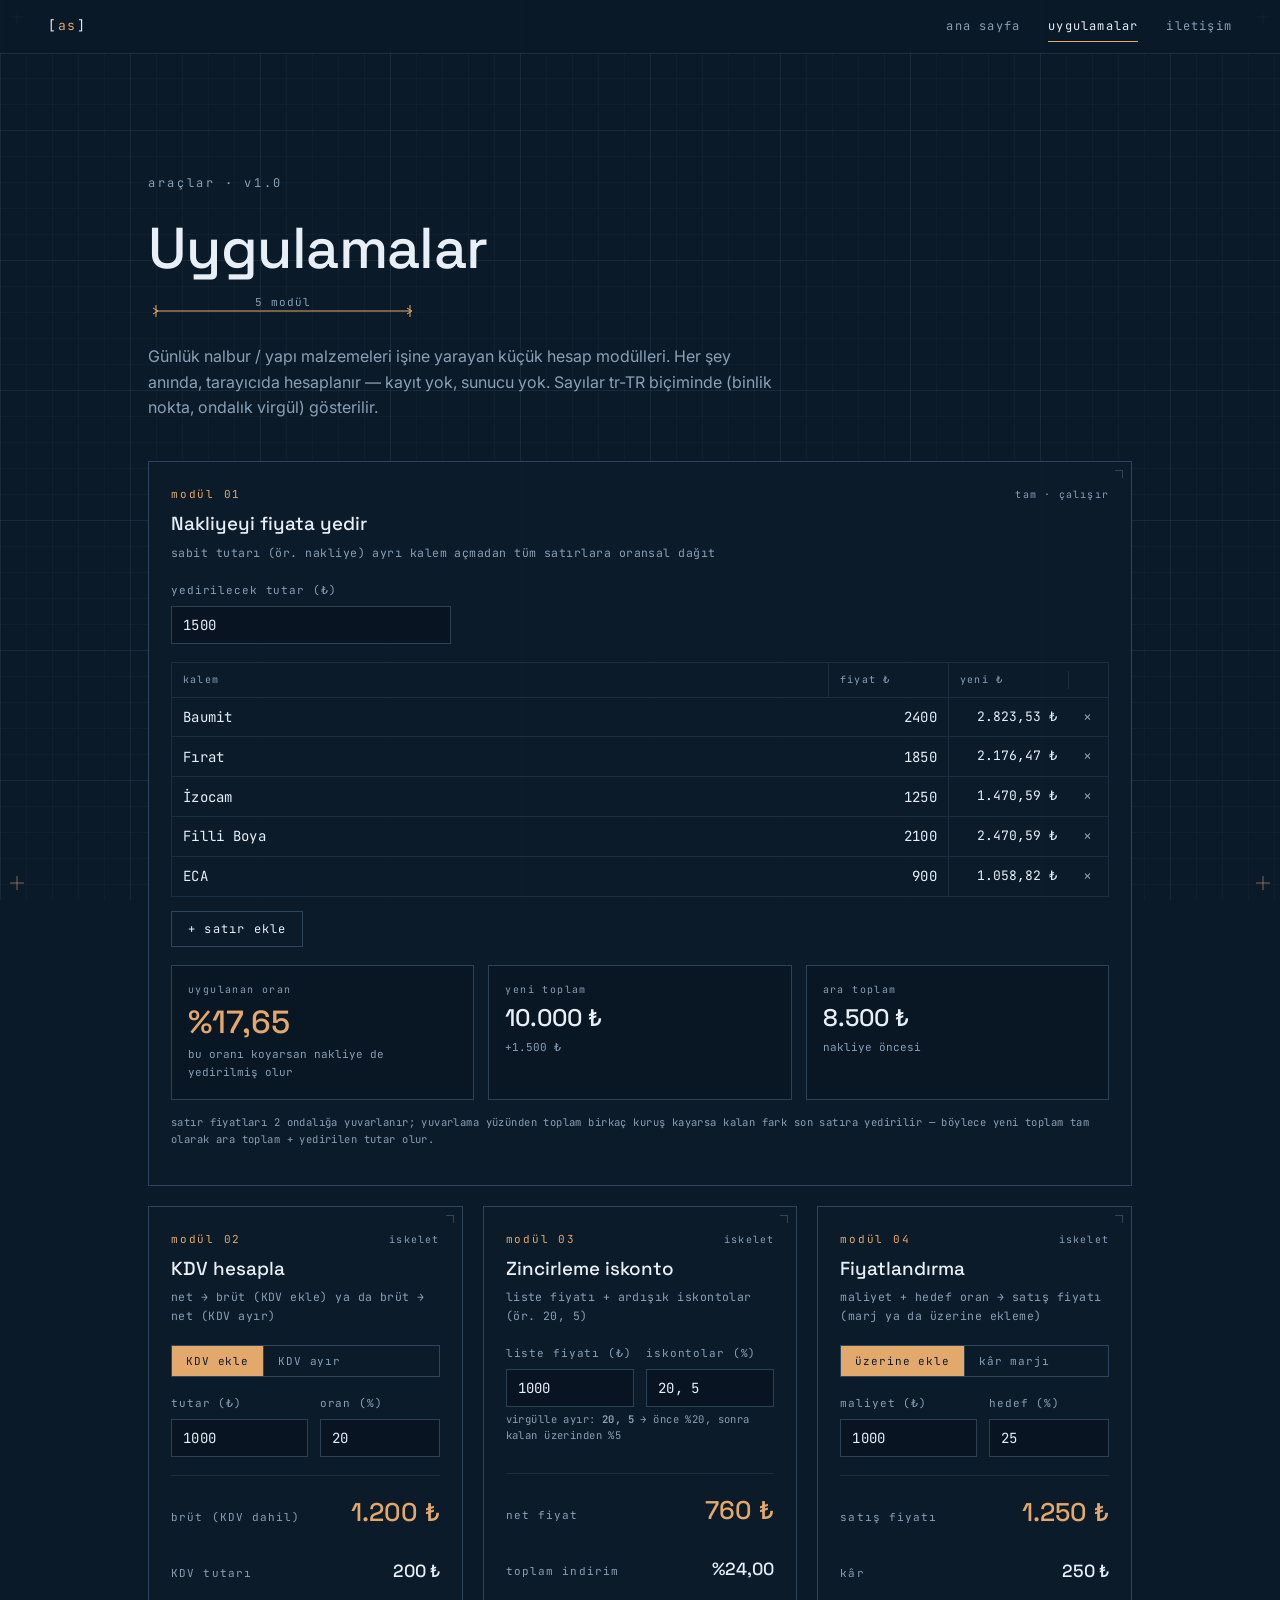
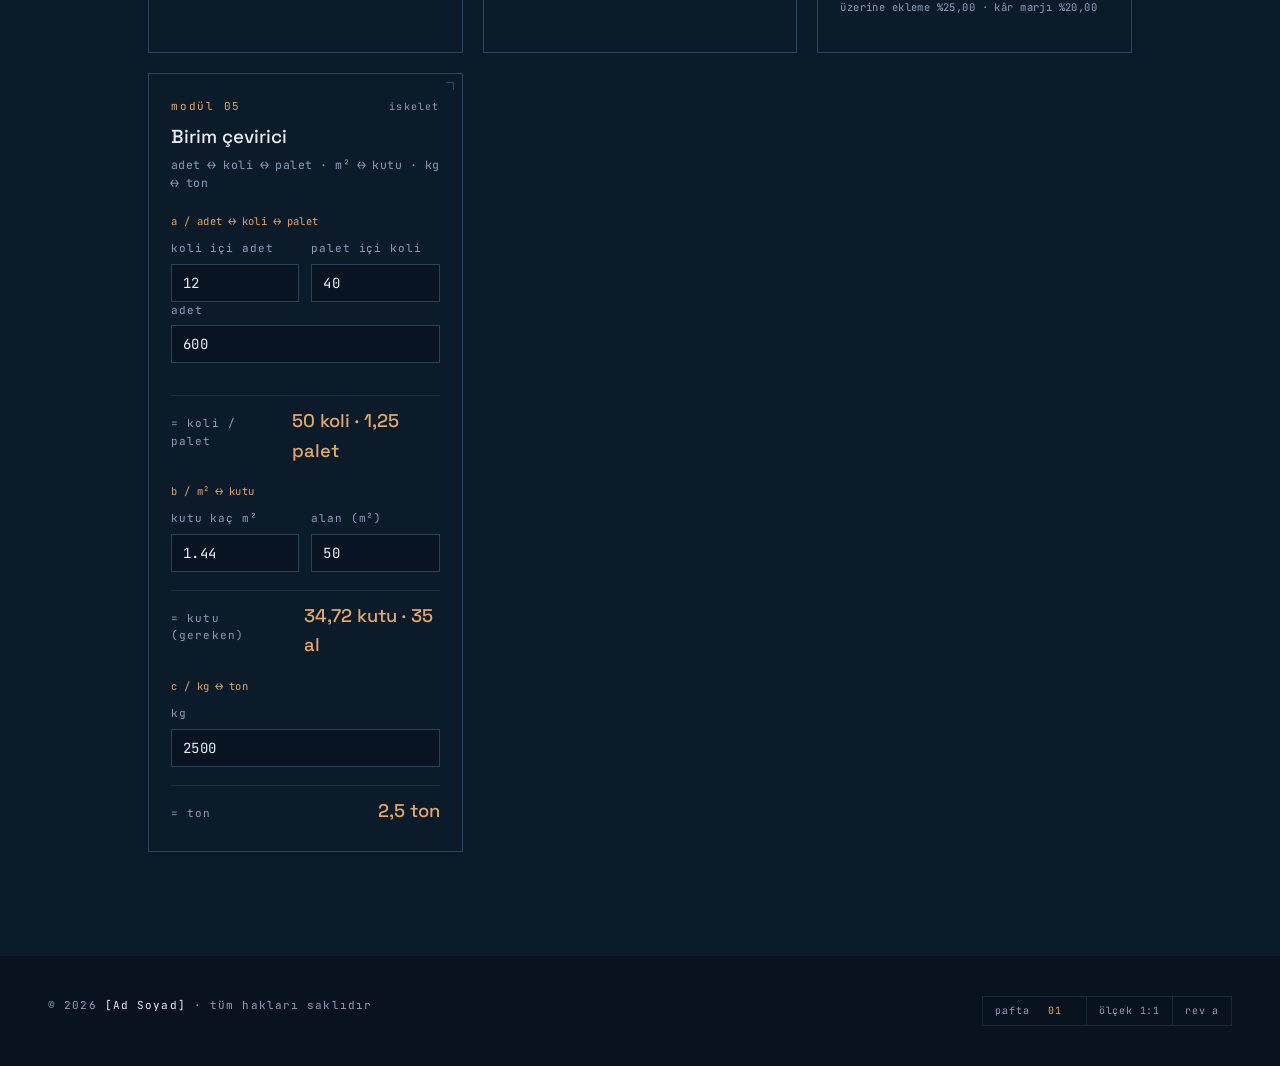
==== uygulamalar.html @ f2f5bc94 "ilk sürüm: blueprint kişisel site + uygulamalar - index.html: hero, hakkımda, ne yapıyorum, iletişim" ====
<!DOCTYPE html>
<html lang="tr">
<head>
  <meta charset="UTF-8">
  <meta name="viewport" content="width=device-width, initial-scale=1">
  <!-- ↓↓↓ DEĞİŞTİR: başlık & açıklama ↓↓↓ -->
  <title>Uygulamalar — [Ad Soyad]</title>
  <meta name="description" content="Nalbur / yapı malzemeleri işine yönelik pratik hesap araçları.">
  <!-- ↑↑↑ DEĞİŞTİR ↑↑↑ -->
  <meta name="color-scheme" content="dark">
  <meta name="theme-color" content="#0b1a28">

  <link rel="icon" href="assets/favicon.svg" type="image/svg+xml">

  <link rel="preconnect" href="https://fonts.googleapis.com">
  <link rel="preconnect" href="https://fonts.gstatic.com" crossorigin>
  <link href="https://fonts.googleapis.com/css2?family=Inter:wght@400;500&family=JetBrains+Mono:wght@400&family=Space+Grotesk:wght@500&display=swap" rel="stylesheet">

  <link rel="stylesheet" href="css/styles.css">
</head>
<body>

  <!-- ===== ızgara zemin (sabit) ===== -->
  <svg class="grid" aria-hidden="true" width="100%" height="100%">
    <defs>
      <pattern id="g" width="26" height="26" patternUnits="userSpaceOnUse">
        <path d="M26 0H0V26" fill="none" stroke="rgba(128,168,206,.15)" stroke-width=".5"/>
      </pattern>
      <pattern id="G" width="130" height="130" patternUnits="userSpaceOnUse">
        <path d="M130 0H0V130" fill="none" stroke="rgba(128,168,206,.30)" stroke-width=".5"/>
      </pattern>
    </defs>
    <rect width="100%" height="100%" fill="url(#g)"/>
    <rect width="100%" height="100%" fill="url(#G)"/>
  </svg>

  <!-- ===== köşe baskı işaretleri ===== -->
  <svg class="crop tl" aria-hidden="true" width="14" height="14"><path d="M7 0V14M0 7H14" stroke="#e3a86c" stroke-width=".8" opacity=".7"/></svg>
  <svg class="crop tr" aria-hidden="true" width="14" height="14"><path d="M7 0V14M0 7H14" stroke="#e3a86c" stroke-width=".8" opacity=".7"/></svg>
  <svg class="crop bl" aria-hidden="true" width="14" height="14"><path d="M7 0V14M0 7H14" stroke="#e3a86c" stroke-width=".8" opacity=".7"/></svg>
  <svg class="crop br" aria-hidden="true" width="14" height="14"><path d="M7 0V14M0 7H14" stroke="#e3a86c" stroke-width=".8" opacity=".7"/></svg>

  <!-- ===== CAD artı imleç (aksesuar) ===== -->
  <div class="crosshair" aria-hidden="true">
    <span class="h"></span><span class="v"></span><span class="coord">x 0 · y 0</span>
  </div>

  <!-- ===== header (index ile aynı) ===== -->
  <header class="site-head">
    <a class="brand" href="index.html" aria-label="ana sayfa">[<span class="b">as</span>]</a>
    <nav class="site-nav" aria-label="ana menü">
      <a href="index.html">ana sayfa</a>
      <a href="uygulamalar.html" aria-current="page">uygulamalar</a>
      <a href="index.html#iletisim">iletişim</a>
    </nav>
  </header>

  <main class="content">
    <div class="wrap">

      <!-- ===== başlık + açıklama ===== -->
      <section class="section" style="border-top:0;padding-top:clamp(72px,12vw,120px)" aria-labelledby="lbl-uyg">
        <p class="kicker reveal d1">araçlar · v1.0</p>
        <h1 class="name reveal d2" id="lbl-uyg" style="font-size:clamp(2.2rem,7vw,3.6rem)">Uygulamalar</h1>
        <svg class="dim" width="270" height="26" viewBox="0 0 270 26" aria-hidden="true">
          <defs><marker id="ar" markerWidth="9" markerHeight="9" refX="4.5" refY="4.5" orient="auto">
            <path d="M1.5 1.5L6.5 4.5L1.5 7.5" fill="none" stroke="#e3a86c" stroke-width="1"/></marker></defs>
          <line class="draw d3" x1="8" y1="15" x2="262" y2="15" stroke="#e3a86c" stroke-width="1"
                marker-start="url(#ar)" marker-end="url(#ar)" pathLength="1"/>
          <line x1="8" y1="9" x2="8" y2="21" stroke="#e3a86c" stroke-width="1"/>
          <line x1="262" y1="9" x2="262" y2="21" stroke="#e3a86c" stroke-width="1"/>
          <text x="135" y="10" text-anchor="middle"
                style="fill:#8aa0b7;font-family:var(--mono);font-size:11px;letter-spacing:.1em">5 modül</text>
        </svg>
        <p class="intro reveal d4">Günlük nalbur / yapı malzemeleri işine yarayan küçük hesap modülleri.
           Her şey anında, tarayıcıda hesaplanır — kayıt yok, sunucu yok. Sayılar tr-TR biçiminde
           (binlik nokta, ondalık virgül) gösterilir.</p>

        <!-- ===== modüller ===== -->
        <div class="modules">

          <!-- ===================== MODÜL 01 — TAM ===================== -->
          <article class="module module--wide" id="mod01">
            <div class="module__head">
              <span class="module__no">modül 01</span>
              <span class="module__tag">tam · çalışır</span>
            </div>
            <h2>Nakliyeyi fiyata yedir</h2>
            <p class="module__desc">sabit tutarı (ör. nakliye) ayrı kalem açmadan tüm satırlara oransal dağıt</p>

            <div class="row" style="max-width:280px;margin-bottom:18px">
              <div class="field" style="flex:1">
                <label for="extra">yedirilecek tutar (₺)</label>
                <input type="number" id="extra" value="1500" min="0" step="0.01" inputmode="decimal">
              </div>
            </div>

            <div class="lines" id="lineList" role="table" aria-label="kalem listesi">
              <div class="lines__head" role="row">
                <span role="columnheader">kalem</span>
                <span role="columnheader">fiyat ₺</span>
                <span role="columnheader">yeni ₺</span>
                <span role="columnheader" aria-label="sil"></span>
              </div>
              <!-- satırlar js/tools.js tarafından eklenir -->
            </div>

            <div class="tools-actions">
              <button class="btn" id="addLine" type="button">+ satır ekle</button>
            </div>

            <div class="metrics">
              <div class="metric metric--cop">
                <span class="k">uygulanan oran</span>
                <span class="v" id="rate">—</span>
                <span class="sub">bu oranı koyarsan nakliye de yedirilmiş olur</span>
              </div>
              <div class="metric">
                <span class="k">yeni toplam</span>
                <span class="v" id="total">—</span>
                <span class="sub" id="delta">—</span>
              </div>
              <div class="metric">
                <span class="k">ara toplam</span>
                <span class="v" id="subtotal">—</span>
                <span class="sub">nakliye öncesi</span>
              </div>
            </div>

            <p class="note">satır fiyatları 2 ondalığa yuvarlanır; yuvarlama yüzünden toplam birkaç kuruş
               kayarsa kalan fark son satıra yedirilir — böylece yeni toplam tam olarak ara toplam + yedirilen tutar olur.</p>
          </article>

          <!-- ===================== MODÜL 02 — KDV ===================== -->
          <article class="module" id="mod02">
            <div class="module__head">
              <span class="module__no">modül 02</span>
              <span class="module__tag">iskelet</span>
            </div>
            <h3>KDV hesapla</h3>
            <p class="module__desc">net → brüt (KDV ekle) ya da brüt → net (KDV ayır)</p>

            <div class="seg" role="group" aria-label="kdv modu">
              <button type="button" data-kdv="ekle" aria-pressed="true">KDV ekle</button>
              <button type="button" data-kdv="ayir" aria-pressed="false">KDV ayır</button>
            </div>
            <div class="row">
              <div class="field"><label for="kdvTutar">tutar (₺)</label>
                <input type="number" id="kdvTutar" value="1000" min="0" step="0.01" inputmode="decimal"></div>
              <div class="field" style="max-width:110px"><label for="kdvOran">oran (%)</label>
                <input type="number" id="kdvOran" value="20" min="0" step="0.1" inputmode="decimal"></div>
            </div>
            <div class="result"><span class="k" id="kdvSonucLabel">brüt (KDV dahil)</span><span class="v" id="kdvSonuc">—</span></div>
            <div class="result" style="border-top:0;padding-top:6px"><span class="k">KDV tutarı</span><span class="v" style="font-size:1.1rem;color:var(--ink)" id="kdvVergi">—</span></div>
          </article>

          <!-- ===================== MODÜL 03 — İSKONTO ===================== -->
          <article class="module" id="mod03">
            <div class="module__head">
              <span class="module__no">modül 03</span>
              <span class="module__tag">iskelet</span>
            </div>
            <h3>Zincirleme iskonto</h3>
            <p class="module__desc">liste fiyatı + ardışık iskontolar (ör. 20, 5)</p>

            <div class="row">
              <div class="field"><label for="iskListe">liste fiyatı (₺)</label>
                <input type="number" id="iskListe" value="1000" min="0" step="0.01" inputmode="decimal"></div>
              <div class="field"><label for="iskler">iskontolar (%)</label>
                <input type="text" id="iskler" value="20, 5" inputmode="decimal" aria-describedby="iskHint"></div>
            </div>
            <p class="note" id="iskHint" style="margin-top:4px">virgülle ayır: <b>20, 5</b> → önce %20, sonra kalan üzerinden %5</p>
            <div class="result"><span class="k">net fiyat</span><span class="v" id="iskNet">—</span></div>
            <div class="result" style="border-top:0;padding-top:6px"><span class="k">toplam indirim</span><span class="v" style="font-size:1.1rem;color:var(--ink)" id="iskOran">—</span></div>
          </article>

          <!-- ===================== MODÜL 04 — KÂR MARJI ===================== -->
          <article class="module" id="mod04">
            <div class="module__head">
              <span class="module__no">modül 04</span>
              <span class="module__tag">iskelet</span>
            </div>
            <h3>Fiyatlandırma</h3>
            <p class="module__desc">maliyet + hedef oran → satış fiyatı (marj ya da üzerine ekleme)</p>

            <div class="seg" role="group" aria-label="fiyatlandırma modu">
              <button type="button" data-mar="markup" aria-pressed="true">üzerine ekle</button>
              <button type="button" data-mar="margin" aria-pressed="false">kâr marjı</button>
            </div>
            <div class="row">
              <div class="field"><label for="marMaliyet">maliyet (₺)</label>
                <input type="number" id="marMaliyet" value="1000" min="0" step="0.01" inputmode="decimal"></div>
              <div class="field" style="max-width:110px"><label for="marOran">hedef (%)</label>
                <input type="number" id="marOran" value="25" min="0" step="0.1" inputmode="decimal"></div>
            </div>
            <div class="result"><span class="k">satış fiyatı</span><span class="v" id="marFiyat">—</span></div>
            <div class="result" style="border-top:0;padding-top:6px"><span class="k">kâr</span><span class="v" style="font-size:1.1rem;color:var(--ink)" id="marKar">—</span></div>
            <p class="note" id="marNot">—</p>
          </article>

          <!-- ===================== MODÜL 05 — BİRİM ÇEVİRİCİ ===================== -->
          <article class="module" id="mod05">
            <div class="module__head">
              <span class="module__no">modül 05</span>
              <span class="module__tag">iskelet</span>
            </div>
            <h3>Birim çevirici</h3>
            <p class="module__desc">adet ↔ koli ↔ palet · m² ↔ kutu · kg ↔ ton</p>

            <!-- A: adet/koli/palet -->
            <p class="note" style="color:var(--cop-2);margin-top:0">a / adet ↔ koli ↔ palet</p>
            <div class="row">
              <div class="field"><label for="cvKoliAdet">koli içi adet</label>
                <input type="number" id="cvKoliAdet" value="12" min="1" step="1" inputmode="numeric"></div>
              <div class="field"><label for="cvPaletKoli">palet içi koli</label>
                <input type="number" id="cvPaletKoli" value="40" min="1" step="1" inputmode="numeric"></div>
            </div>
            <div class="field"><label for="cvAdet">adet</label>
              <input type="number" id="cvAdet" value="600" min="0" step="1" inputmode="numeric"></div>
            <div class="result" style="padding-top:10px"><span class="k">= koli / palet</span><span class="v" style="font-size:1.15rem" id="cvKoli">—</span></div>

            <!-- B: m²/kutu -->
            <p class="note" style="color:var(--cop-2);margin-top:18px">b / m² ↔ kutu</p>
            <div class="row">
              <div class="field"><label for="cvKutuM2">kutu kaç m²</label>
                <input type="number" id="cvKutuM2" value="1.44" min="0.0001" step="0.01" inputmode="decimal"></div>
              <div class="field"><label for="cvAlan">alan (m²)</label>
                <input type="number" id="cvAlan" value="50" min="0" step="0.01" inputmode="decimal"></div>
            </div>
            <div class="result" style="padding-top:10px"><span class="k">= kutu (gereken)</span><span class="v" style="font-size:1.15rem" id="cvKutu">—</span></div>

            <!-- C: kg/ton -->
            <p class="note" style="color:var(--cop-2);margin-top:18px">c / kg ↔ ton</p>
            <div class="row">
              <div class="field"><label for="cvKg">kg</label>
                <input type="number" id="cvKg" value="2500" min="0" step="0.01" inputmode="decimal"></div>
            </div>
            <div class="result" style="padding-top:10px"><span class="k">= ton</span><span class="v" style="font-size:1.15rem" id="cvTon">—</span></div>
          </article>

        </div>
      </section>

    </div>
  </main>

  <!-- ===== footer (index ile aynı) ===== -->
  <footer class="site-foot">
    <p class="copy">© 2026 <span class="b">[Ad Soyad]</span> · tüm hakları saklıdır</p>
    <div class="foot-pafta" aria-hidden="true">
      <span>pafta <span class="cop">01</span></span><span>ölçek 1:1</span><span>rev a</span>
    </div>
  </footer>

  <script src="js/main.js"></script>
  <script src="js/tools.js"></script>
</body>
</html>
---- css/styles.css ----
/* =====================================================================
   selam — blueprint kişisel site
   tek koyu tema · saf css · framework yok
   tasarım dili: teknik çizim / pafta (ızgara, antet, ölçü, baskı işareti)
   ===================================================================== */

:root{
  --bg:#0b1a28;            /* ana zemin, koyu lacivert */
  --bg-strip:#08131f;      /* footer / marka şeridi zemini */
  --panel:rgba(12,28,42,.92); /* kart/panel zemini */
  --line:rgba(128,168,206,.15);   /* ince ızgara çizgisi */
  --line-2:rgba(128,168,206,.30); /* kalın ızgara / kenarlık */
  --ink:#e8eff7;           /* ana metin */
  --mut:#8aa0b7;           /* soluk metin / etiketler */
  --cop:#cf8b4f;           /* bakır (koyu) */
  --cop-2:#e3a86c;         /* bakır (açık) — vurgu rengi */
  --sans:"Inter",system-ui,-apple-system,sans-serif;
  --display:"Space Grotesk",var(--sans);
  --mono:"JetBrains Mono",ui-monospace,monospace;
  --wrap:1080px;
  --pad:clamp(20px,5vw,48px);
}

/* ---------- temel ---------- */
*,*::before,*::after{box-sizing:border-box}
html{scroll-behavior:smooth}
body{
  margin:0;
  background:var(--bg);
  color:var(--ink);
  font-family:var(--sans);
  font-weight:400;
  line-height:1.6;
  font-size:16px;
  -webkit-font-smoothing:antialiased;
  text-rendering:optimizeLegibility;
  overflow-x:hidden;
}
a{color:inherit;text-decoration:none}
img,svg{display:block;max-width:100%}
::selection{background:rgba(207,139,79,.30);color:var(--ink)}

/* görme engelli kullanıcılar için, ekranda görünmeyen başlık */
.sr-only{
  position:absolute;width:1px;height:1px;padding:0;margin:-1px;
  overflow:hidden;clip:rect(0,0,0,0);white-space:nowrap;border:0;
}

/* klavye odak halkası — bakır, net */
:focus-visible{outline:2px solid var(--cop-2);outline-offset:3px;border-radius:2px}

/* ---------- ızgara zemin (sabit) ---------- */
.grid{
  position:fixed;inset:0;z-index:0;pointer-events:none;
  opacity:0;animation:fade .9s ease .1s forwards;
}
.content{position:relative;z-index:1}
@keyframes fade{to{opacity:1}}

.wrap{max-width:var(--wrap);margin:0 auto;padding:0 var(--pad)}

/* ---------- köşe baskı işaretleri (crop marks) ---------- */
.crop{position:fixed;z-index:3;pointer-events:none}
.crop.tl{left:10px;top:10px}
.crop.tr{right:10px;top:10px}
.crop.bl{left:10px;bottom:10px}
.crop.br{right:10px;bottom:10px}

/* ---------- CAD artı imleç (aksesuar) ---------- */
.crosshair{
  position:fixed;left:0;top:0;z-index:4;pointer-events:none;will-change:transform;
  opacity:0;transition:opacity .35s ease;
}
.crosshair.on{opacity:1}
.crosshair .h,.crosshair .v{position:absolute;background:var(--cop-2);opacity:.8}
.crosshair .h{width:22px;height:1px;left:-11px;top:0}
.crosshair .v{width:1px;height:22px;left:0;top:-11px}
.crosshair .coord{
  position:absolute;left:9px;top:7px;font-family:var(--mono);font-size:11px;
  color:var(--cop-2);white-space:nowrap;letter-spacing:.08em;
}
@media (hover:none){ .crosshair{display:none} }

/* ---------- header ---------- */
.site-head{
  position:sticky;top:0;z-index:6;
  display:flex;justify-content:space-between;align-items:center;gap:16px;
  padding:13px var(--pad);
  background:rgba(11,26,40,.92);
  border-bottom:1px solid var(--line);
}
.brand{
  font-family:var(--mono);font-size:13px;letter-spacing:.12em;color:var(--ink);
}
.brand .b{color:var(--cop-2)}
.site-nav{display:flex;gap:clamp(14px,3vw,28px);font-family:var(--mono);font-size:12px;letter-spacing:.1em}
.site-nav a{color:var(--mut);padding:4px 0;position:relative;transition:color .25s ease}
.site-nav a:hover,.site-nav a[aria-current="page"]{color:var(--ink)}
.site-nav a[aria-current="page"]::after{
  content:"";position:absolute;left:0;right:0;bottom:-2px;height:1px;background:var(--cop-2);
}

/* ---------- ortak: bölüm etiketi (§ 0x) ---------- */
.sec-label{
  font-family:var(--mono);font-size:12px;letter-spacing:.18em;color:var(--mut);
  margin:0 0 22px;display:flex;align-items:center;gap:12px;
}
.sec-label::after{content:"";flex:1;height:1px;background:var(--line)}

.section{padding:clamp(56px,9vw,104px) 0;border-top:1px solid var(--line)}

/* ---------- hero ---------- */
.hero{
  position:relative;
  min-height:calc(100vh - 52px);
  display:flex;flex-direction:column;justify-content:center;
  padding:96px 0 72px;
}
.hero__inner{position:relative;z-index:1;max-width:760px}
.hero .figure{
  position:absolute;top:46px;right:clamp(-12px,2vw,40px);z-index:0;
  width:clamp(160px,30vw,240px);height:auto;opacity:.9;
}
.kicker{
  font-family:var(--mono);font-size:12px;letter-spacing:.22em;color:var(--mut);
  margin:0 0 26px;
}
.name{
  font-family:var(--display);font-weight:500;line-height:1.02;letter-spacing:-.01em;
  font-size:clamp(2.7rem,9vw,5.2rem);margin:0;color:var(--ink);
}
.dim{margin:18px 0 22px;display:block}
.role{
  font-family:var(--display);font-weight:500;font-size:clamp(1.1rem,3vw,1.5rem);
  margin:0;color:var(--ink);
}
.subtitle{
  font-family:var(--mono);font-size:13px;letter-spacing:.06em;color:var(--mut);
  margin:8px 0 0;
}
.underline{display:block;width:64px;height:2px;background:var(--cop-2);margin-top:26px}

/* ---------- antet (başlık kutusu) ---------- */
.antet{
  border:1px solid var(--line-2);background:var(--panel);
  font-family:var(--mono);font-size:11px;letter-spacing:.06em;
  width:230px;
}
.antet__row{display:grid;grid-template-columns:74px 1fr}
.antet__row + .antet__row{border-top:1px solid var(--line)}
.antet__k{
  color:var(--mut);padding:7px 10px;border-right:1px solid var(--line);
}
.antet__v{color:var(--ink);padding:7px 10px}
.antet__v--cop{color:var(--cop-2)}
.antet--fixed{position:fixed;right:24px;bottom:96px;z-index:2}
@media (max-width:900px){
  .antet--fixed{position:static;margin-top:44px;width:230px}
}

/* ---------- hakkımda ---------- */
.prose{max-width:62ch}
.prose p{margin:0 0 18px;color:var(--ink)}
.prose p:last-child{margin-bottom:0}
.prose .ph{color:var(--cop-2)} /* placeholder vurgusu */

/* ---------- ne yapıyorum: kartlar ---------- */
.cards{display:grid;grid-template-columns:repeat(auto-fit,minmax(230px,1fr));gap:16px}
.card{
  position:relative;border:1px solid var(--line-2);background:var(--panel);
  padding:22px 20px 24px;
}
.card__no{
  font-family:var(--mono);font-size:11px;letter-spacing:.16em;color:var(--cop-2);
  display:block;margin-bottom:14px;
}
.card h3{
  font-family:var(--display);font-weight:500;font-size:1.12rem;margin:0 0 8px;color:var(--ink);
}
.card p{margin:0;color:var(--mut);font-size:.95rem}
.card::after{ /* köşe tiki — teknik dokunuş */
  content:"";position:absolute;top:8px;right:8px;width:8px;height:8px;
  border-top:1px solid var(--line-2);border-right:1px solid var(--line-2);
}

/* ---------- iletişim ---------- */
.links{list-style:none;margin:0;padding:0;display:flex;flex-direction:column;gap:2px;max-width:520px}
.links li{border-top:1px solid var(--line)}
.links li:last-child{border-bottom:1px solid var(--line)}
.links a{
  display:flex;align-items:baseline;gap:14px;padding:16px 4px;
  font-family:var(--mono);font-size:13px;letter-spacing:.06em;color:var(--ink);
  transition:padding-left .25s ease,color .25s ease;
}
.links a:hover{padding-left:14px;color:var(--cop-2)}
.links .k{color:var(--mut);width:84px;flex:none}
.links .v{color:inherit}
.links .arr{margin-left:auto;color:var(--mut)}

/* ---------- marka şeridi (sonsuz akış) ---------- */
.marquee{
  overflow:hidden;border-top:1px solid var(--line);border-bottom:1px solid var(--line);
  background:var(--bg-strip);position:relative;z-index:1;
}
.marquee__track{
  display:flex;gap:32px;width:max-content;white-space:nowrap;
  padding:16px 0 16px 32px;animation:scroll 36s linear infinite;
}
.marquee:hover .marquee__track,
.marquee:focus-within .marquee__track{animation-play-state:paused}
.marquee b{color:var(--ink);font-weight:500}
.marquee span{color:var(--mut)}
.marquee b,.marquee span{font-family:var(--mono);font-size:13px;letter-spacing:.08em}
.dot{width:5px;height:5px;border-radius:50%;background:var(--cop-2);display:inline-block;margin-right:8px}
@keyframes scroll{to{transform:translateX(-50%)}}

/* ---------- footer ---------- */
.site-foot{
  background:var(--bg-strip);padding:30px var(--pad) 40px;
  display:flex;flex-wrap:wrap;gap:18px 32px;align-items:flex-end;justify-content:space-between;
}
.site-foot .copy{font-family:var(--mono);font-size:11px;letter-spacing:.1em;color:var(--mut)}
.site-foot .copy .b{color:var(--ink)}
.foot-pafta{
  display:flex;gap:0;border:1px solid var(--line);font-family:var(--mono);font-size:10px;
  letter-spacing:.08em;color:var(--mut);
}
.foot-pafta span{padding:6px 12px}
.foot-pafta span + span{border-left:1px solid var(--line)}
.foot-pafta .cop{color:var(--cop-2)}

/* =====================================================================
   animasyon yardımcıları
   ===================================================================== */
/* aşağıdan belirme */
.reveal{opacity:0;transform:translateY(14px);animation:reveal .8s ease forwards}
@keyframes reveal{to{opacity:1;transform:none}}

/* çizilme (path/line) */
.draw{stroke-dasharray:1;stroke-dashoffset:1;animation:draw 1.2s ease forwards}
@keyframes draw{to{stroke-dashoffset:0}}

/* açılış sırası gecikmeleri (hero) */
.d1{animation-delay:.30s}
.d2{animation-delay:.55s}
.d3{animation-delay:1.05s}
.d4{animation-delay:1.30s}
.d5{animation-delay:1.55s}
.d6{animation-delay:1.78s}
.d7{animation-delay:2.00s}
.d8{animation-delay:2.20s}

/* =====================================================================
   uygulamalar sayfası — modül kartları (kabuk ortak, içerik tools.js'te)
   not: araç stilleri burada; mantık js/tools.js'te
   ===================================================================== */
.intro{max-width:64ch;color:var(--mut);font-size:1rem}
.modules{display:grid;grid-template-columns:repeat(auto-fit,minmax(300px,1fr));gap:20px;margin-top:40px}
.module{
  position:relative;border:1px solid var(--line-2);background:var(--panel);
  padding:24px 22px 26px;display:flex;flex-direction:column;
}
.module--wide{grid-column:1/-1}
.module__head{display:flex;align-items:baseline;gap:12px;margin-bottom:6px}
.module__no{font-family:var(--mono);font-size:11px;letter-spacing:.16em;color:var(--cop-2)}
.module__tag{font-family:var(--mono);font-size:10px;letter-spacing:.12em;color:var(--mut);margin-left:auto}
.module h2,.module h3{
  font-family:var(--display);font-weight:500;font-size:1.18rem;margin:0 0 4px;color:var(--ink);
}
.module__desc{font-family:var(--mono);font-size:11.5px;letter-spacing:.04em;color:var(--mut);margin:0 0 20px}
.module::after{
  content:"";position:absolute;top:8px;right:8px;width:8px;height:8px;
  border-top:1px solid var(--line-2);border-right:1px solid var(--line-2);
}

/* form alanları (araçlar) */
label{font-family:var(--mono);font-size:11px;letter-spacing:.08em;color:var(--mut);display:block}
input[type="text"],input[type="number"],select{
  width:100%;background:rgba(8,19,31,.7);border:1px solid var(--line-2);color:var(--ink);
  font-family:var(--mono);font-size:14px;letter-spacing:.02em;padding:9px 11px;border-radius:0;
  -moz-appearance:textfield;appearance:none;
}
input::-webkit-outer-spin-button,input::-webkit-inner-spin-button{-webkit-appearance:none;margin:0}
input:focus,select:focus{outline:none;border-color:var(--cop-2)}
select{cursor:pointer}

.field{margin-bottom:14px}
.field label{margin-bottom:6px}
.row{display:flex;gap:12px;flex-wrap:wrap}
.row .field{flex:1;min-width:120px;margin-bottom:0}

/* buton */
.btn{
  font-family:var(--mono);font-size:12px;letter-spacing:.1em;cursor:pointer;
  background:transparent;color:var(--ink);border:1px solid var(--line-2);
  padding:9px 16px;transition:border-color .2s ease,color .2s ease;
}
.btn:hover{border-color:var(--cop-2);color:var(--cop-2)}
.btn--primary{border-color:var(--cop);color:var(--cop-2)}
.btn--primary:hover{border-color:var(--cop-2);background:rgba(207,139,79,.08)}
.btn--icon{padding:6px 10px;font-size:13px;line-height:1}

/* mod seçici (segment) */
.seg{display:inline-flex;border:1px solid var(--line-2);margin-bottom:18px}
.seg button{
  font-family:var(--mono);font-size:11px;letter-spacing:.08em;background:transparent;
  color:var(--mut);border:0;padding:8px 14px;cursor:pointer;transition:color .2s ease,background .2s ease;
}
.seg button + button{border-left:1px solid var(--line-2)}
.seg button[aria-pressed="true"]{color:var(--bg);background:var(--cop-2)}

/* düzenlenebilir satır listesi (modül 01) */
.lines{border:1px solid var(--line);margin-bottom:8px}
.lines__head,.line{
  display:grid;grid-template-columns:1fr 120px 120px 40px;gap:0;align-items:center;
}
.lines__head{
  font-family:var(--mono);font-size:10px;letter-spacing:.12em;color:var(--mut);
  border-bottom:1px solid var(--line);
}
.lines__head span{padding:9px 11px}
.lines__head span + span{border-left:1px solid var(--line)}
.line + .line,.line{border-top:1px solid var(--line)}
.lines__head + .line{border-top:0}
.line > *{border-left:1px solid var(--line)}
.line > *:first-child{border-left:0}
.line input{border:0;background:transparent}
.line input:focus{background:rgba(207,139,79,.06)}
.line .new{
  font-family:var(--mono);font-size:13px;color:var(--ink);padding:9px 11px;text-align:right;
}
.line .price{text-align:right}
.line .rm{
  background:transparent;border:0;color:var(--mut);cursor:pointer;font-family:var(--mono);
  font-size:15px;line-height:1;padding:8px;transition:color .2s ease;
}
.line .rm:hover{color:var(--cop-2)}

/* metrik kutuları */
.metrics{display:grid;grid-template-columns:repeat(auto-fit,minmax(160px,1fr));gap:14px;margin-top:18px}
.metric{border:1px solid var(--line-2);background:rgba(8,19,31,.5);padding:16px 16px 18px}
.metric .k{font-family:var(--mono);font-size:10px;letter-spacing:.14em;color:var(--mut);display:block;margin-bottom:8px}
.metric .v{font-family:var(--display);font-weight:500;font-size:1.5rem;color:var(--ink);line-height:1}
.metric--cop .v{color:var(--cop-2);font-size:2rem}
.metric .sub{font-family:var(--mono);font-size:11px;color:var(--mut);margin-top:6px;display:block}

/* sonuç satırı (iskelet modüller) */
.result{
  border-top:1px solid var(--line);margin-top:18px;padding-top:16px;
  display:flex;align-items:baseline;justify-content:space-between;gap:16px;
}
.result .k{font-family:var(--mono);font-size:11px;letter-spacing:.1em;color:var(--mut)}
.result .v{font-family:var(--display);font-weight:500;font-size:1.6rem;color:var(--cop-2)}

.note{
  font-family:var(--mono);font-size:10.5px;letter-spacing:.04em;color:var(--mut);
  margin-top:14px;line-height:1.6;
}
.tools-actions{display:flex;gap:10px;flex-wrap:wrap;margin-top:6px}

/* dar ekran: satır listesini sıkıştır */
@media (max-width:560px){
  .lines__head,.line{grid-template-columns:1fr 92px 92px 34px}
  .lines__head{font-size:9px}
  .name{font-size:clamp(2.3rem,12vw,3rem)}
}

/* =====================================================================
   erişilebilirlik — hareketi azalt
   tüm animasyonlar dursun; ama bitiş durumu görünür kalsın
   ===================================================================== */
@media (prefers-reduced-motion: reduce){
  *{animation:none !important;transition:none !important}
  .grid{opacity:1 !important}
  .reveal{opacity:1 !important;transform:none !important}
  .draw{stroke-dashoffset:0 !important}
  .crosshair{opacity:1 !important}
  html{scroll-behavior:auto}
}
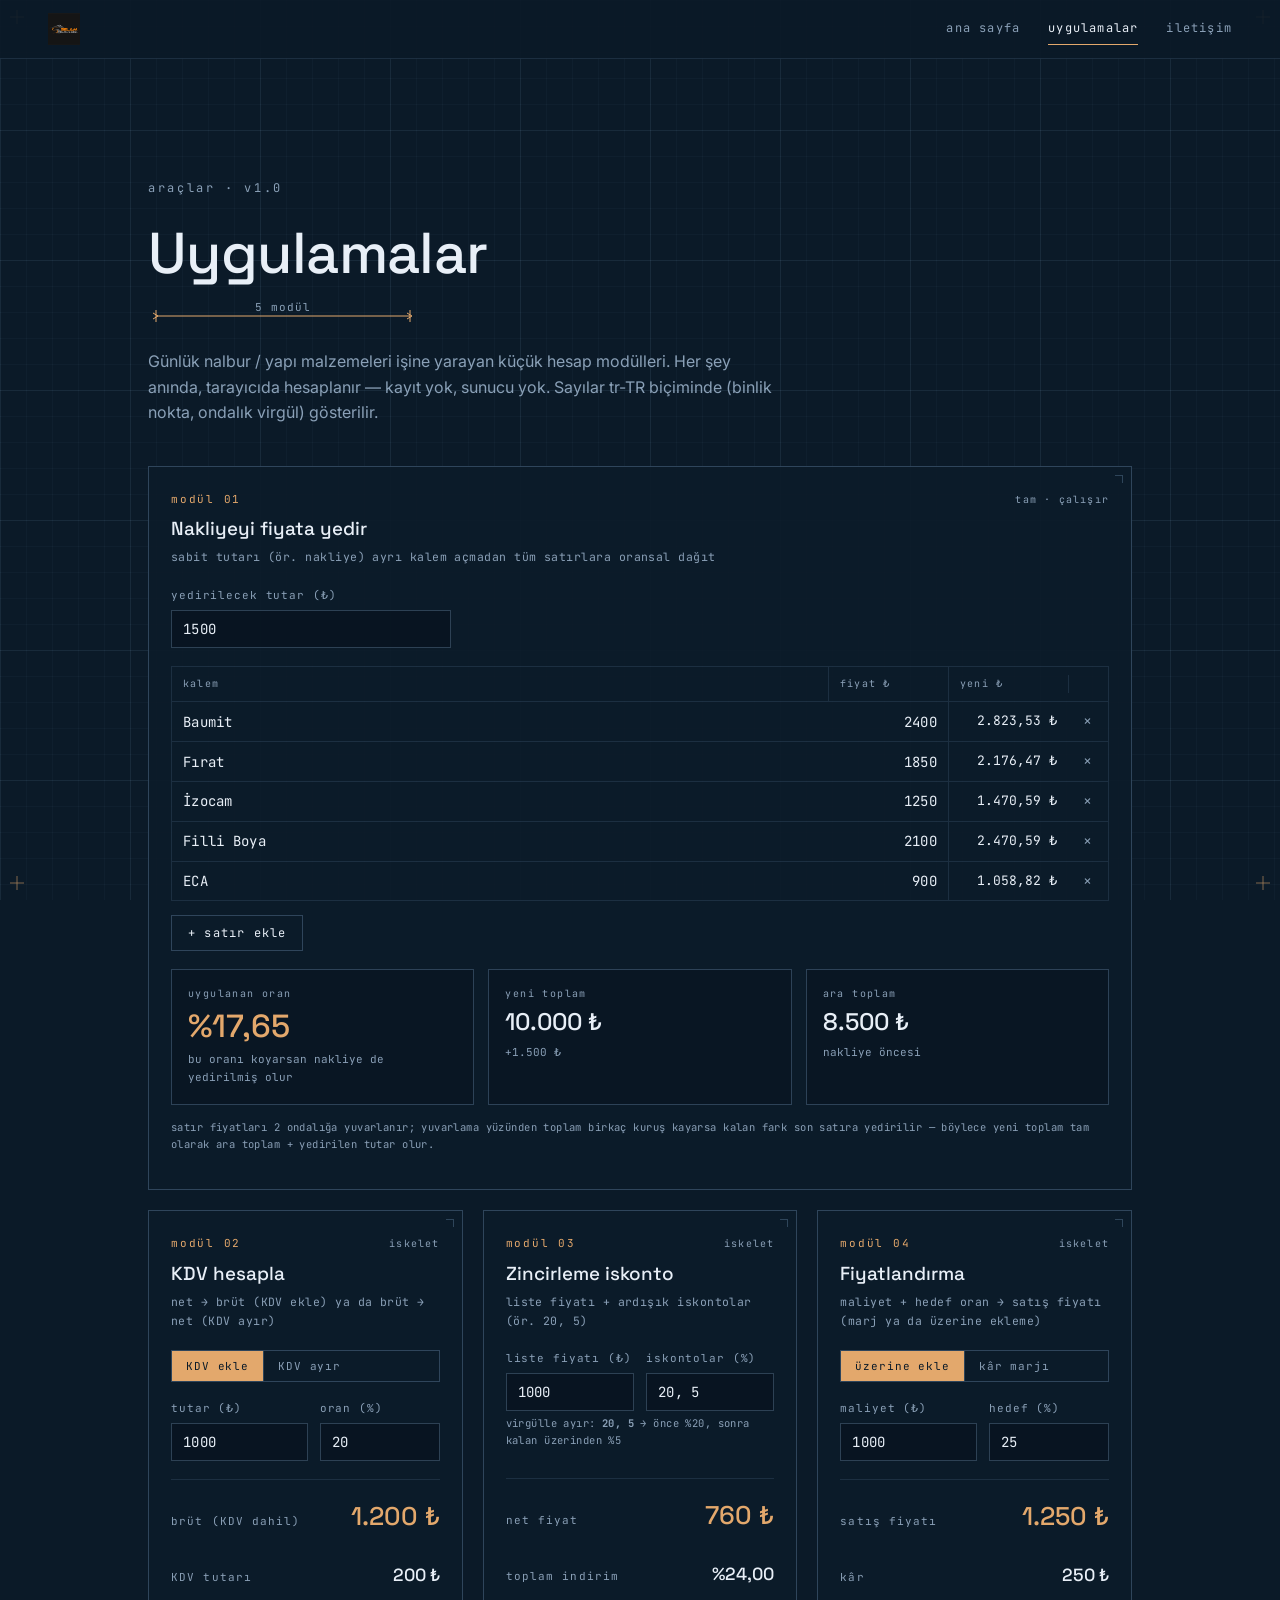
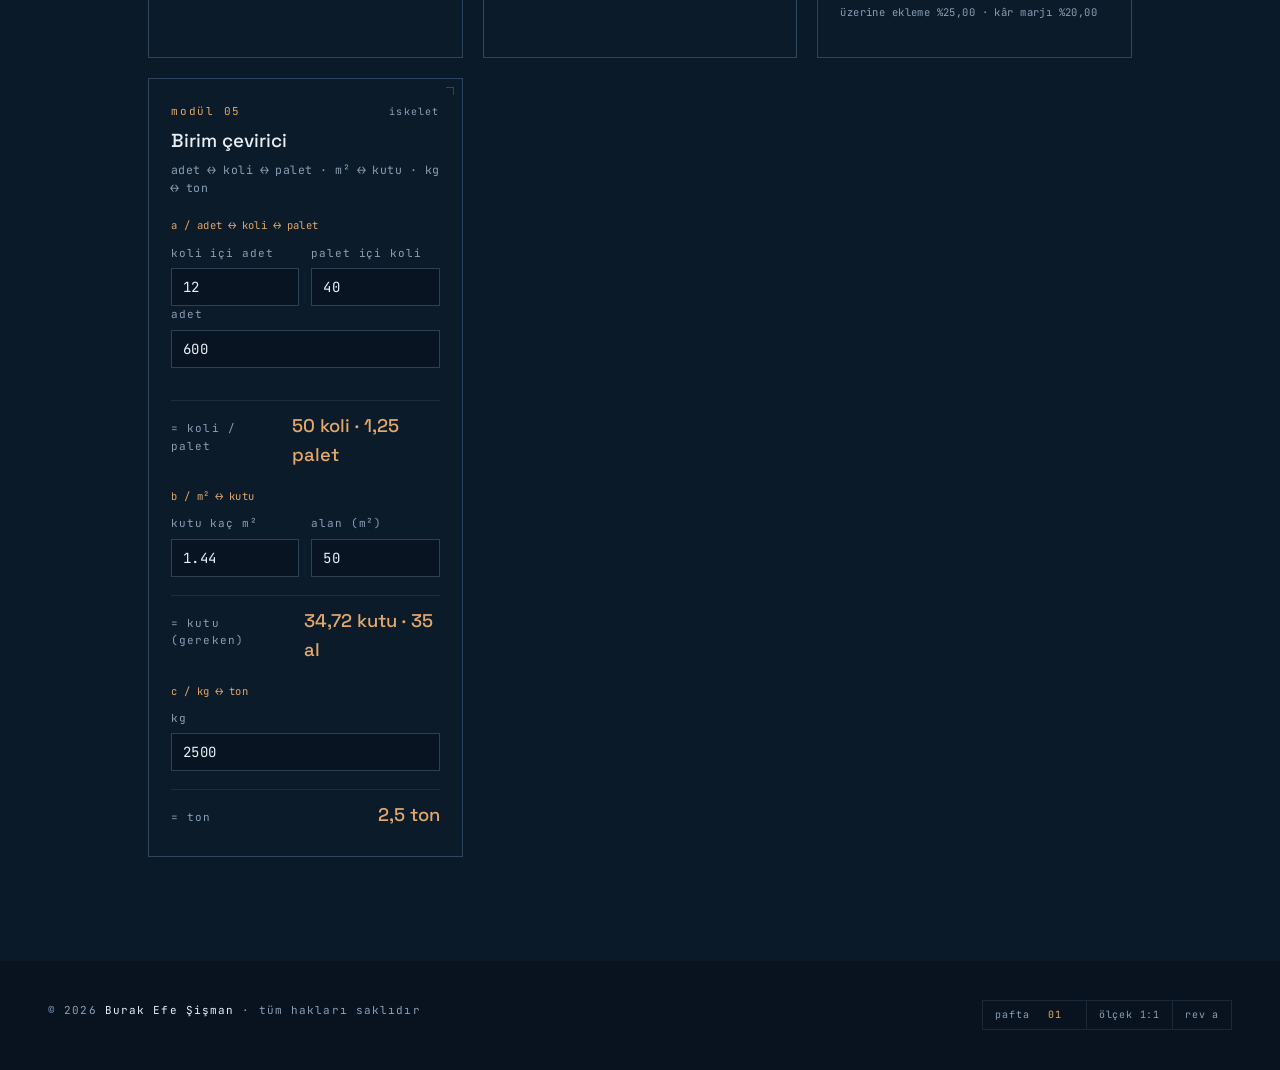
==== commit 8ac75ca7: "içerik: gerçek bilgiler eklendi - ad: Burak Efe Şişman (başlık, hero, antet, footer, meta) - header " ====
--- a/uygulamalar.html
+++ b/uygulamalar.html
@@ -3,10 +3,8 @@
 <head>
   <meta charset="UTF-8">
   <meta name="viewport" content="width=device-width, initial-scale=1">
-  <!-- ↓↓↓ DEĞİŞTİR: başlık & açıklama ↓↓↓ -->
-  <title>Uygulamalar — [Ad Soyad]</title>
+  <title>Uygulamalar — Burak Efe Şişman</title>
   <meta name="description" content="Nalbur / yapı malzemeleri işine yönelik pratik hesap araçları.">
-  <!-- ↑↑↑ DEĞİŞTİR ↑↑↑ -->
   <meta name="color-scheme" content="dark">
   <meta name="theme-color" content="#0b1a28">
 
@@ -47,7 +45,9 @@
 
   <!-- ===== header (index ile aynı) ===== -->
   <header class="site-head">
-    <a class="brand" href="index.html" aria-label="ana sayfa">[<span class="b">as</span>]</a>
+    <a class="brand" href="index.html" aria-label="Burak Efe Şişman — ana sayfa">
+      <img class="brand-logo" src="assets/selam.png" alt="Selam İnşaat Malzemeleri">
+    </a>
     <nav class="site-nav" aria-label="ana menü">
       <a href="index.html">ana sayfa</a>
       <a href="uygulamalar.html" aria-current="page">uygulamalar</a>
@@ -246,7 +246,7 @@
 
   <!-- ===== footer (index ile aynı) ===== -->
   <footer class="site-foot">
-    <p class="copy">© 2026 <span class="b">[Ad Soyad]</span> · tüm hakları saklıdır</p>
+    <p class="copy">© 2026 <span class="b">Burak Efe Şişman</span> · tüm hakları saklıdır</p>
     <div class="foot-pafta" aria-hidden="true">
       <span>pafta <span class="cop">01</span></span><span>ölçek 1:1</span><span>rev a</span>
     </div>
--- a/css/styles.css
+++ b/css/styles.css
@@ -90,9 +90,11 @@
   border-bottom:1px solid var(--line);
 }
 .brand{
+  display:inline-flex;align-items:center;
   font-family:var(--mono);font-size:13px;letter-spacing:.12em;color:var(--ink);
 }
 .brand .b{color:var(--cop-2)}
+.brand-logo{height:32px;width:auto;display:block}
 .site-nav{display:flex;gap:clamp(14px,3vw,28px);font-family:var(--mono);font-size:12px;letter-spacing:.1em}
 .site-nav a{color:var(--mut);padding:4px 0;position:relative;transition:color .25s ease}
 .site-nav a:hover,.site-nav a[aria-current="page"]{color:var(--ink)}
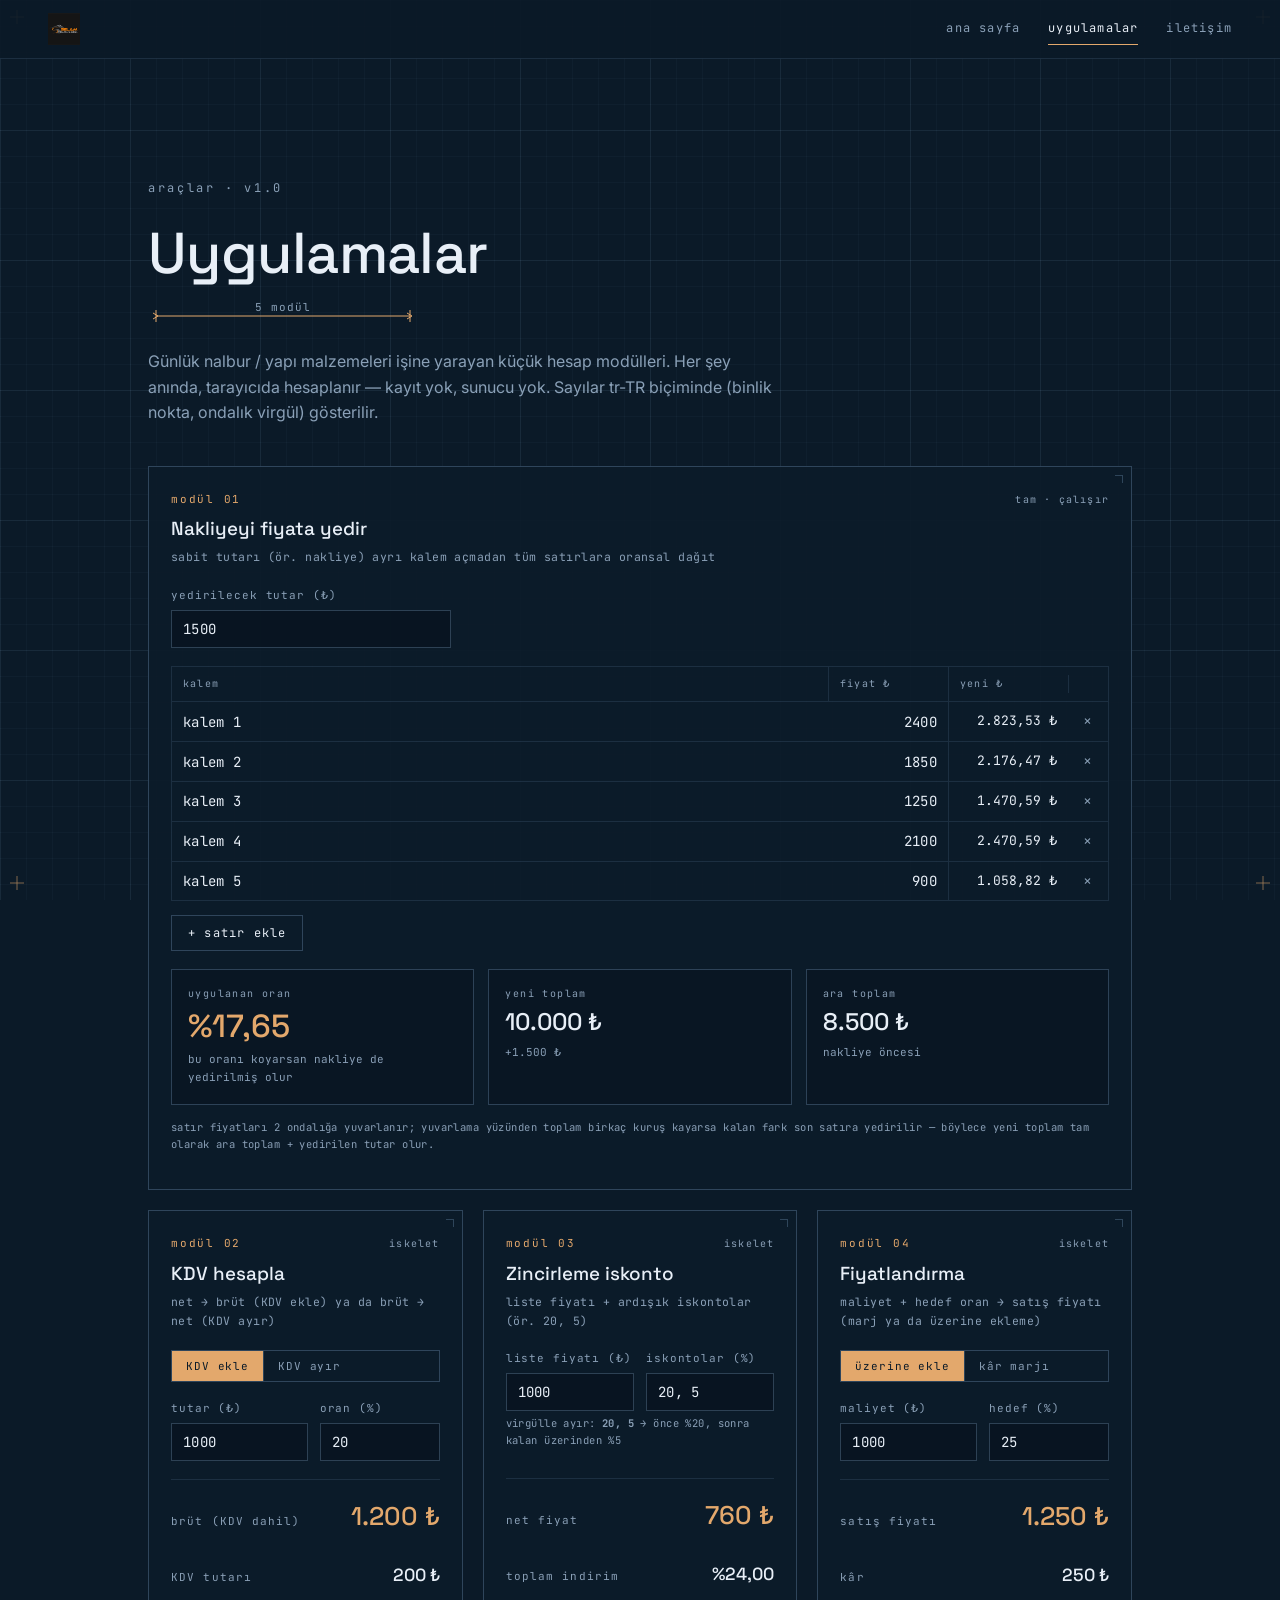
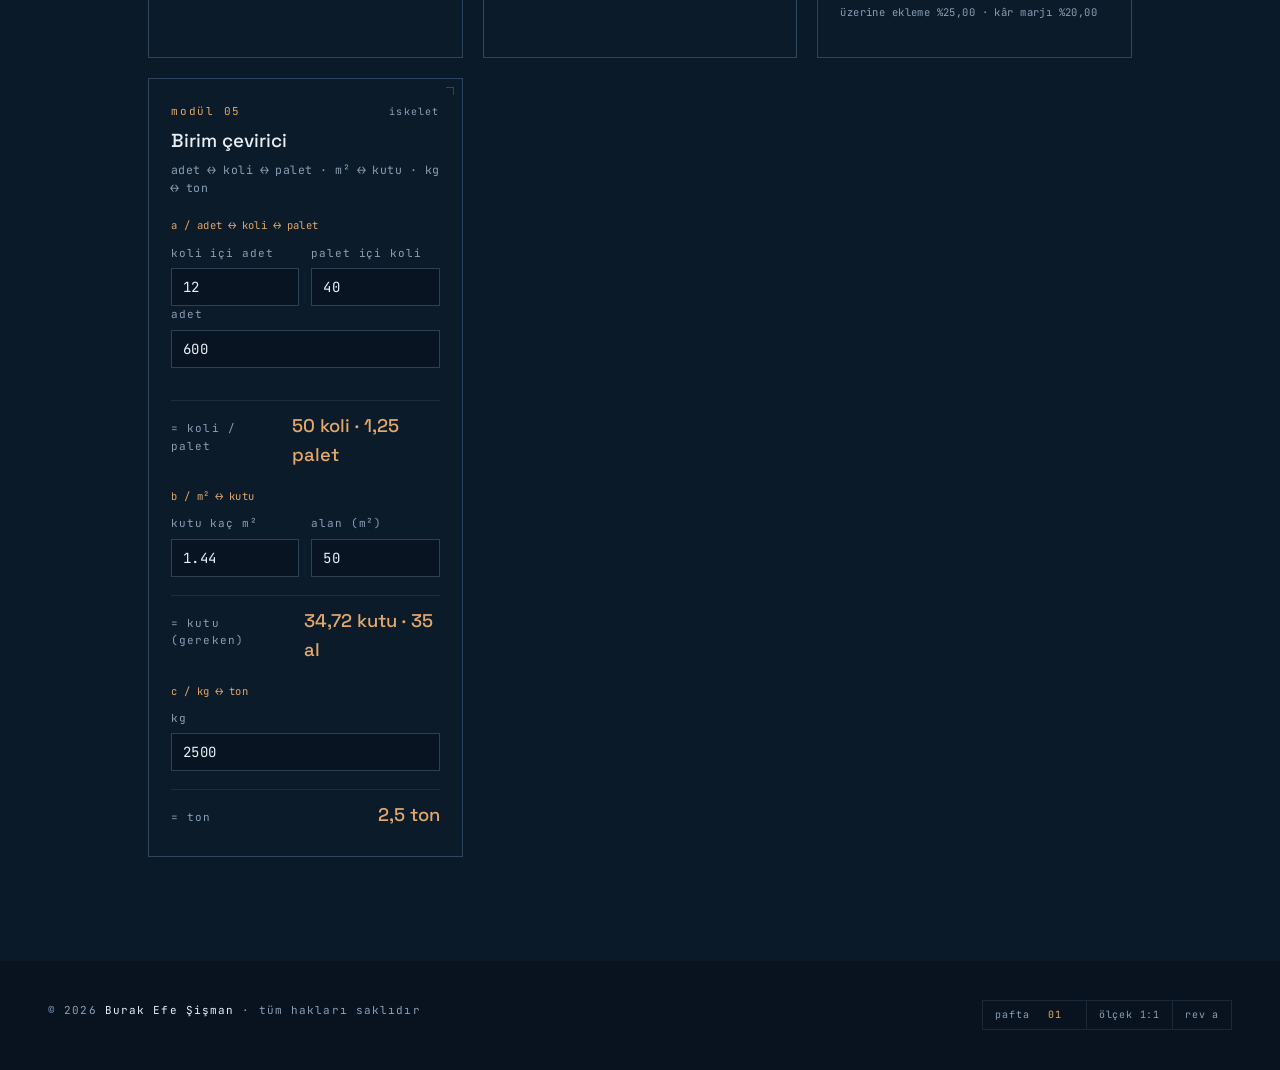
==== commit 0ab214de: "duzeltmeler: kalem adlari, imlec, antet konumu - modul 01: varsayilan satirlar kalem 1-5 (marka isim" ====
--- a/uygulamalar.html
+++ b/uygulamalar.html
@@ -37,11 +37,6 @@
   <svg class="crop tr" aria-hidden="true" width="14" height="14"><path d="M7 0V14M0 7H14" stroke="#e3a86c" stroke-width=".8" opacity=".7"/></svg>
   <svg class="crop bl" aria-hidden="true" width="14" height="14"><path d="M7 0V14M0 7H14" stroke="#e3a86c" stroke-width=".8" opacity=".7"/></svg>
   <svg class="crop br" aria-hidden="true" width="14" height="14"><path d="M7 0V14M0 7H14" stroke="#e3a86c" stroke-width=".8" opacity=".7"/></svg>
-
-  <!-- ===== CAD artı imleç (aksesuar) ===== -->
-  <div class="crosshair" aria-hidden="true">
-    <span class="h"></span><span class="v"></span><span class="coord">x 0 · y 0</span>
-  </div>
 
   <!-- ===== header (index ile aynı) ===== -->
   <header class="site-head">
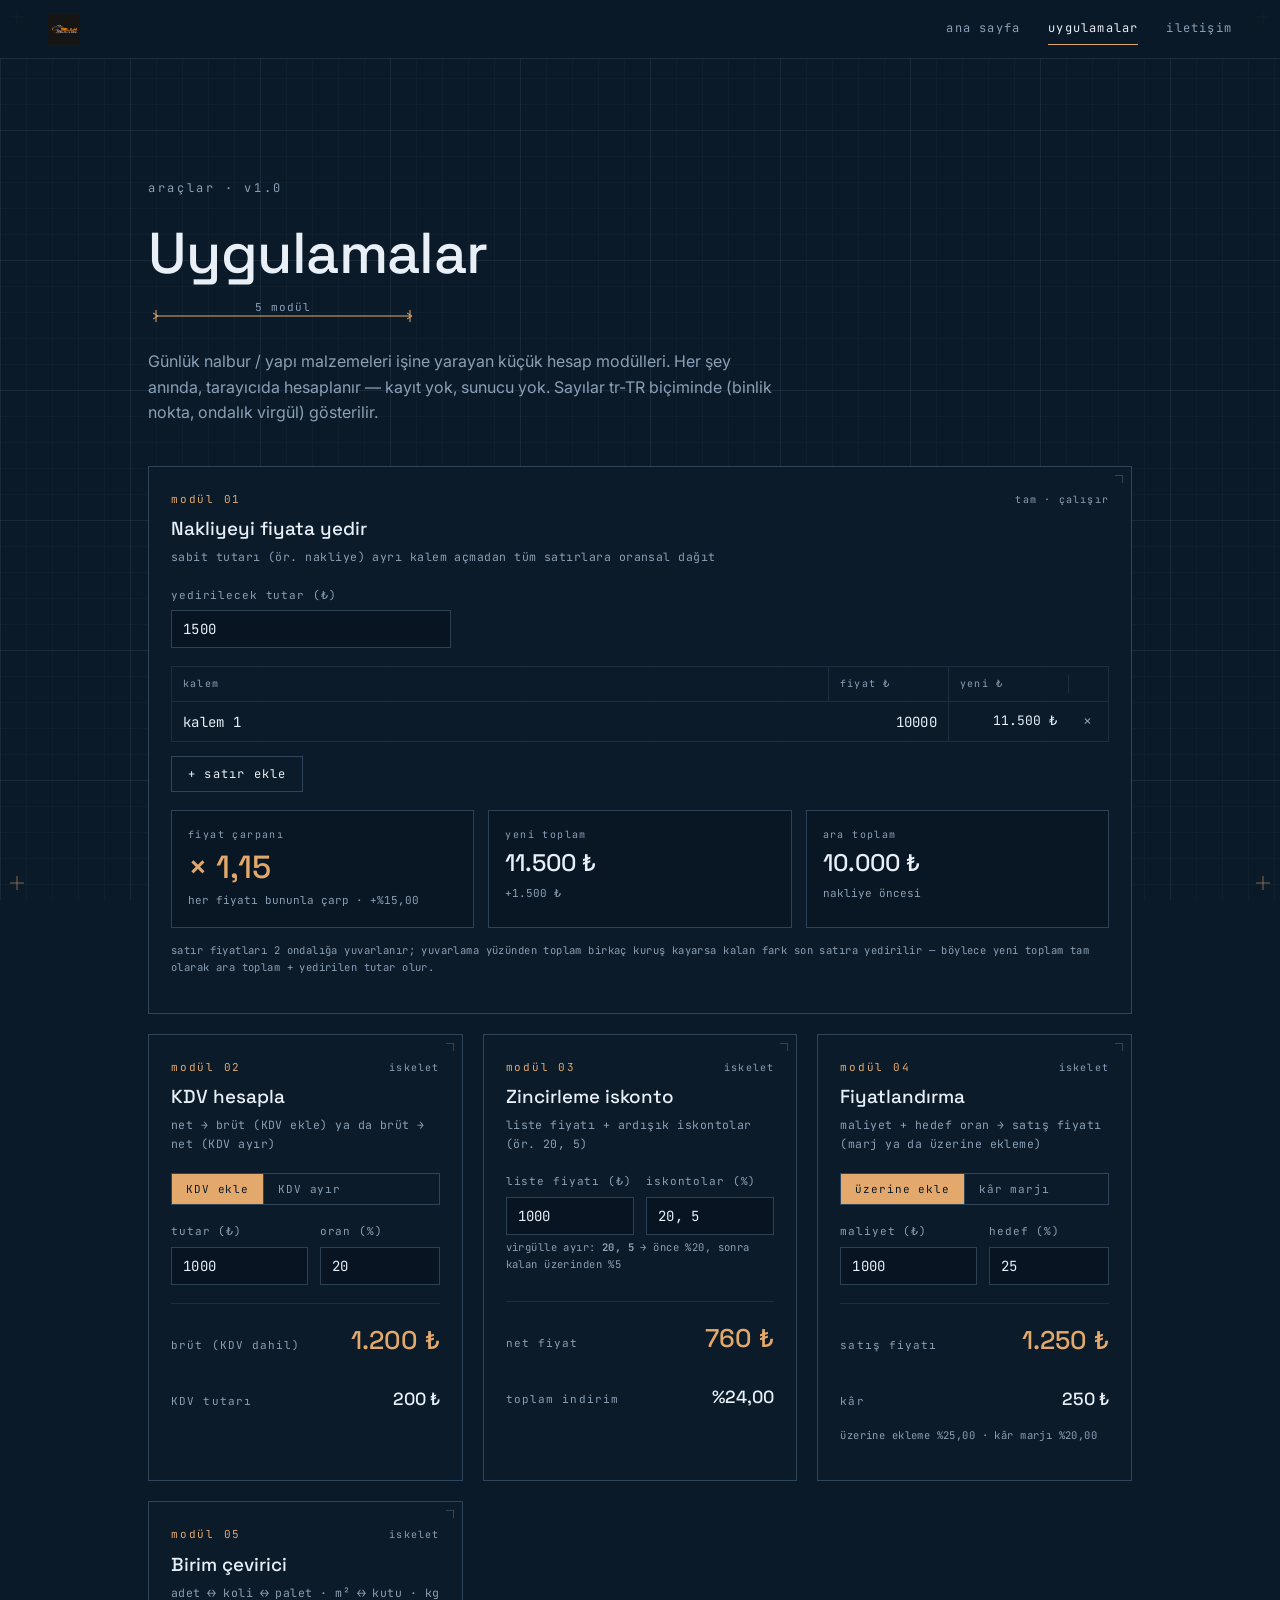
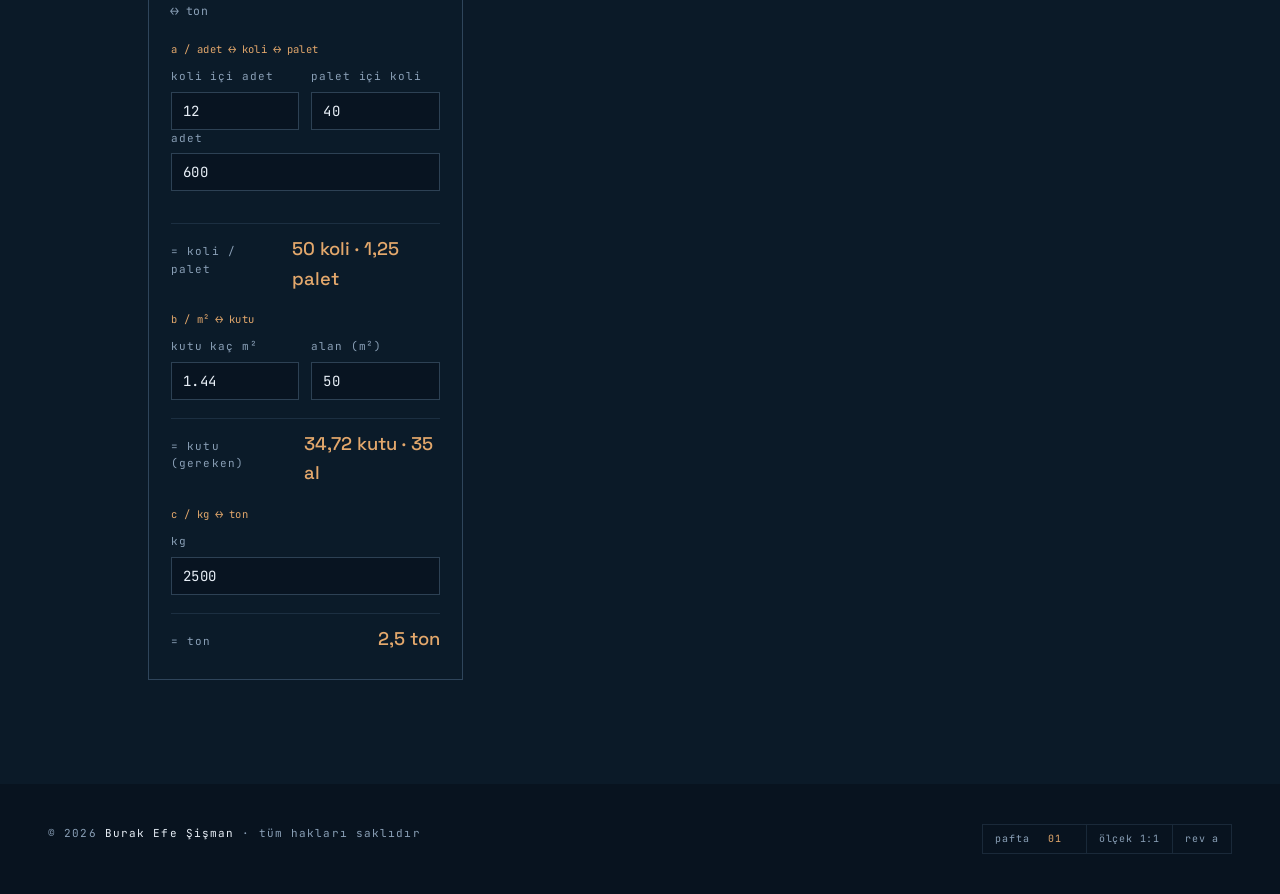
==== commit c31ea32f: "modul 01: fiyat carpani gosterimi ve tek kalem varsayilan - uygulanan oran yerine fiyat carpani (1 +" ====
--- a/uygulamalar.html
+++ b/uygulamalar.html
@@ -106,9 +106,9 @@
 
             <div class="metrics">
               <div class="metric metric--cop">
-                <span class="k">uygulanan oran</span>
+                <span class="k">fiyat çarpanı</span>
                 <span class="v" id="rate">—</span>
-                <span class="sub">bu oranı koyarsan nakliye de yedirilmiş olur</span>
+                <span class="sub" id="rateSub">her fiyatı bununla çarp</span>
               </div>
               <div class="metric">
                 <span class="k">yeni toplam</span>
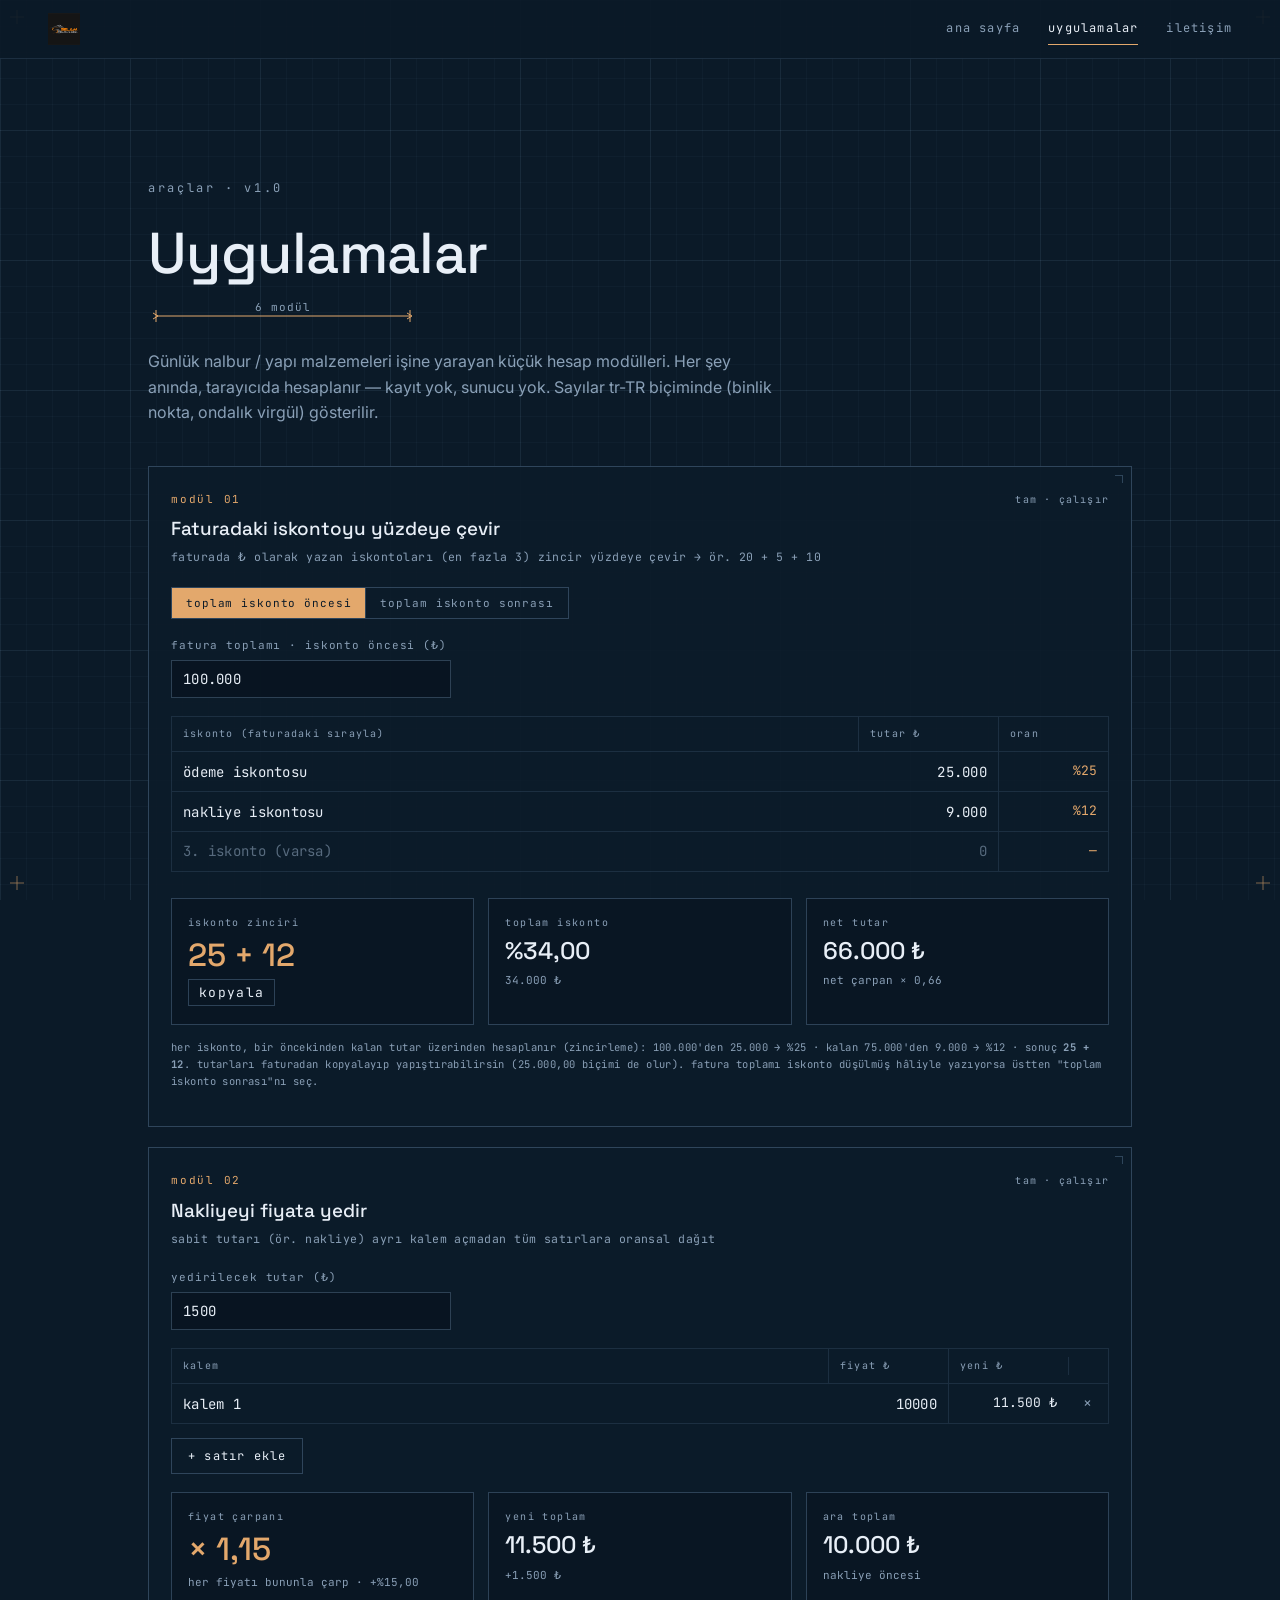
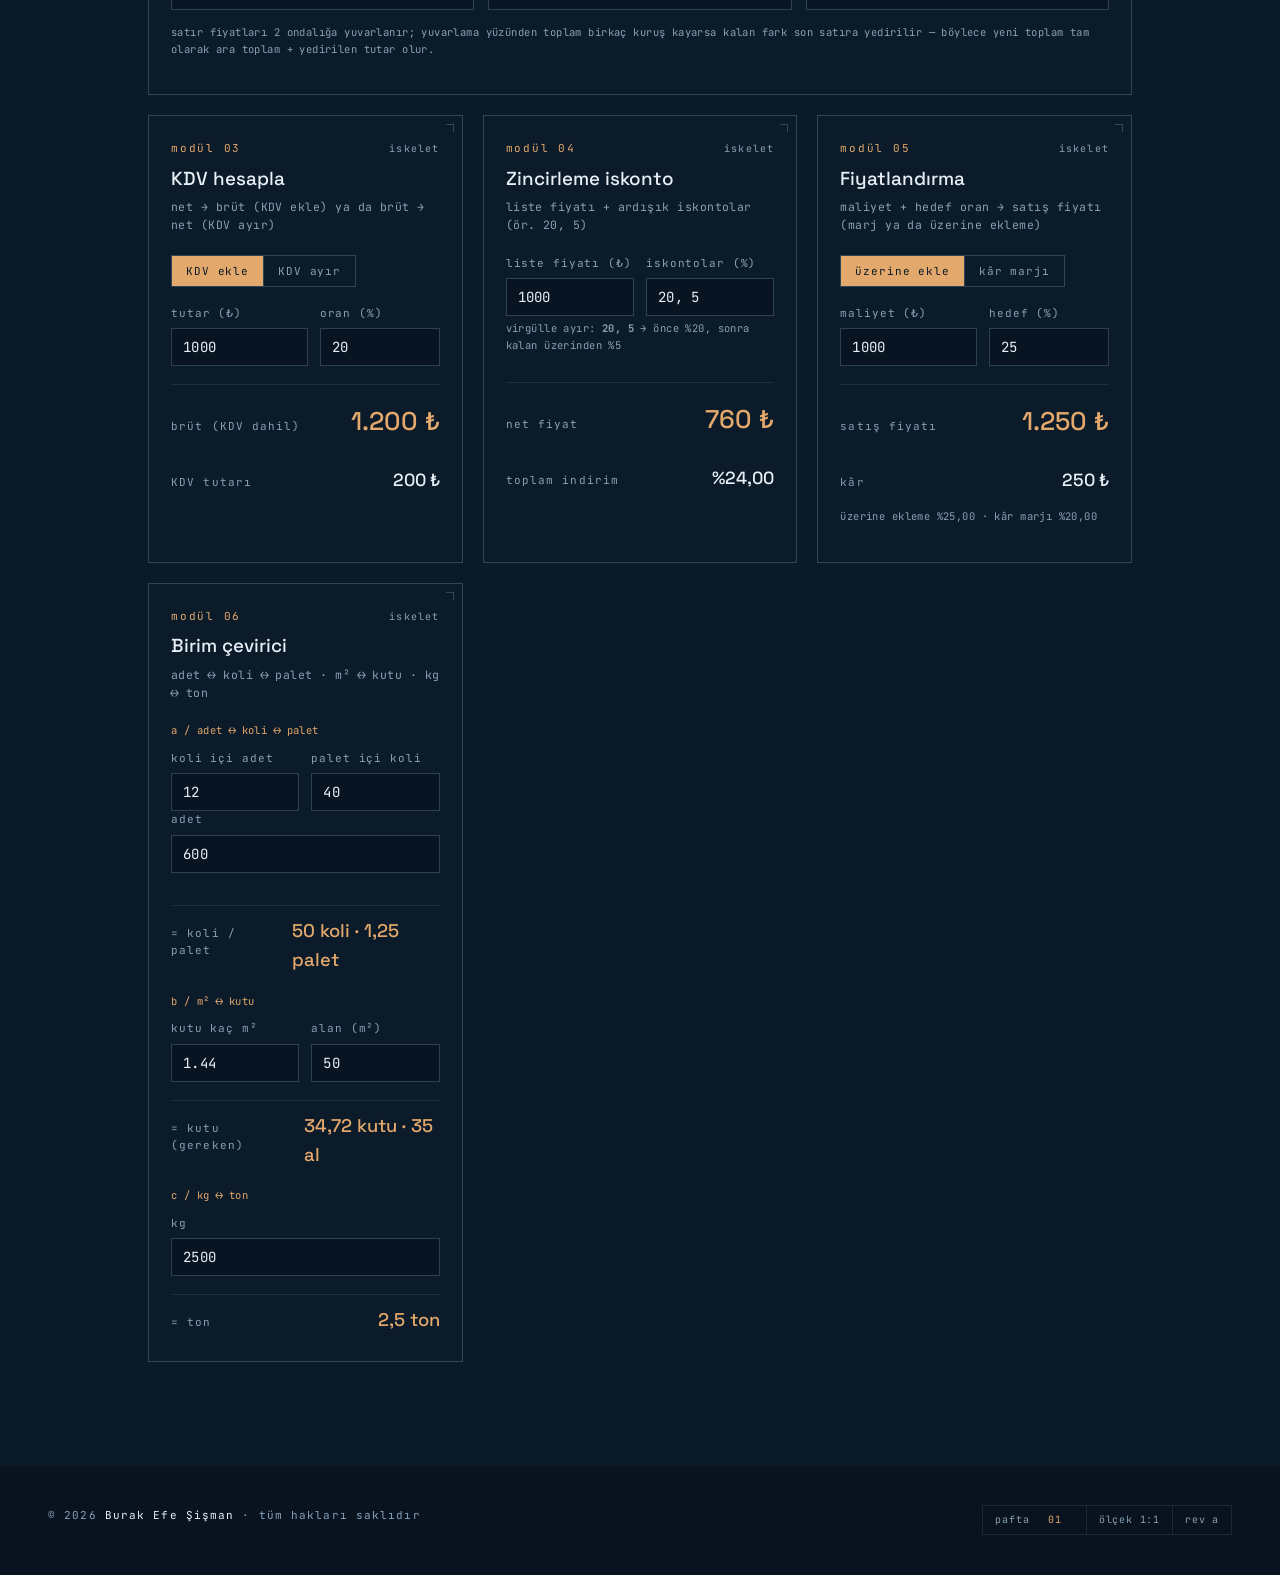
==== commit cf945bdb: "modul 01: faturadaki iskontoyu yuzdeye cevir - faturada TL yazan en fazla 3 iskontoyu zincir yuzdeye" ====
--- a/uygulamalar.html
+++ b/uygulamalar.html
@@ -65,7 +65,7 @@
           <line x1="8" y1="9" x2="8" y2="21" stroke="#e3a86c" stroke-width="1"/>
           <line x1="262" y1="9" x2="262" y2="21" stroke="#e3a86c" stroke-width="1"/>
           <text x="135" y="10" text-anchor="middle"
-                style="fill:#8aa0b7;font-family:var(--mono);font-size:11px;letter-spacing:.1em">5 modül</text>
+                style="fill:#8aa0b7;font-family:var(--mono);font-size:11px;letter-spacing:.1em">6 modül</text>
         </svg>
         <p class="intro reveal d4">Günlük nalbur / yapı malzemeleri işine yarayan küçük hesap modülleri.
            Her şey anında, tarayıcıda hesaplanır — kayıt yok, sunucu yok. Sayılar tr-TR biçiminde
@@ -74,10 +74,78 @@
         <!-- ===== modüller ===== -->
         <div class="modules">
 
-          <!-- ===================== MODÜL 01 — TAM ===================== -->
+          <!-- ===================== MODÜL 01 — FATURA İSKONTOSU → YÜZDE ===================== -->
           <article class="module module--wide" id="mod01">
             <div class="module__head">
               <span class="module__no">modül 01</span>
+              <span class="module__tag">tam · çalışır</span>
+            </div>
+            <h2>Faturadaki iskontoyu yüzdeye çevir</h2>
+            <p class="module__desc">faturada ₺ olarak yazan iskontoları (en fazla 3) zincir yüzdeye çevir → ör. 20 + 5 + 10</p>
+
+            <div class="seg" role="group" aria-label="fatura toplamı türü">
+              <button type="button" data-fbaz="brut" aria-pressed="true">toplam iskonto öncesi</button>
+              <button type="button" data-fbaz="net" aria-pressed="false">toplam iskonto sonrası</button>
+            </div>
+
+            <div class="row" style="max-width:280px;margin-bottom:18px">
+              <div class="field" style="flex:1">
+                <label for="fatToplam" id="fatToplamLbl">fatura toplamı · iskonto öncesi (₺)</label>
+                <input type="text" id="fatToplam" value="100.000" inputmode="decimal" autocomplete="off">
+              </div>
+            </div>
+
+            <div class="lines lines--isk" id="fatList" role="table" aria-label="iskonto listesi">
+              <div class="lines__head" role="row">
+                <span role="columnheader">iskonto (faturadaki sırayla)</span>
+                <span role="columnheader">tutar ₺</span>
+                <span role="columnheader">oran</span>
+              </div>
+              <div class="line" role="row">
+                <input type="text" class="pname" value="ödeme iskontosu" aria-label="1. iskonto adı">
+                <input type="text" class="price" value="25.000" inputmode="decimal" autocomplete="off" aria-label="1. iskonto tutarı">
+                <span class="new" role="cell">—</span>
+              </div>
+              <div class="line" role="row">
+                <input type="text" class="pname" value="nakliye iskontosu" aria-label="2. iskonto adı">
+                <input type="text" class="price" value="9.000" inputmode="decimal" autocomplete="off" aria-label="2. iskonto tutarı">
+                <span class="new" role="cell">—</span>
+              </div>
+              <div class="line" role="row">
+                <input type="text" class="pname" value="" placeholder="3. iskonto (varsa)" aria-label="3. iskonto adı">
+                <input type="text" class="price" value="" placeholder="0" inputmode="decimal" autocomplete="off" aria-label="3. iskonto tutarı">
+                <span class="new" role="cell">—</span>
+              </div>
+            </div>
+
+            <div class="metrics">
+              <div class="metric metric--cop">
+                <span class="k">iskonto zinciri</span>
+                <span class="v" id="fatZincir">—</span>
+                <span class="sub"><button class="btn btn--icon" id="fatKopya" type="button">kopyala</button></span>
+              </div>
+              <div class="metric">
+                <span class="k">toplam iskonto</span>
+                <span class="v" id="fatToplamOran">—</span>
+                <span class="sub" id="fatToplamTutar">—</span>
+              </div>
+              <div class="metric">
+                <span class="k">net tutar</span>
+                <span class="v" id="fatNet">—</span>
+                <span class="sub" id="fatCarpan">—</span>
+              </div>
+            </div>
+
+            <p class="note">her iskonto, bir öncekinden kalan tutar üzerinden hesaplanır (zincirleme):
+               100.000'den 25.000 → %25 · kalan 75.000'den 9.000 → %12 · sonuç <b>25 + 12</b>.
+               tutarları faturadan kopyalayıp yapıştırabilirsin (25.000,00 biçimi de olur).
+               fatura toplamı iskonto düşülmüş hâliyle yazıyorsa üstten "toplam iskonto sonrası"nı seç.</p>
+          </article>
+
+          <!-- ===================== MODÜL 02 — TAM ===================== -->
+          <article class="module module--wide" id="mod02">
+            <div class="module__head">
+              <span class="module__no">modül 02</span>
               <span class="module__tag">tam · çalışır</span>
             </div>
             <h2>Nakliyeyi fiyata yedir</h2>
@@ -126,10 +194,10 @@
                kayarsa kalan fark son satıra yedirilir — böylece yeni toplam tam olarak ara toplam + yedirilen tutar olur.</p>
           </article>
 
-          <!-- ===================== MODÜL 02 — KDV ===================== -->
-          <article class="module" id="mod02">
-            <div class="module__head">
-              <span class="module__no">modül 02</span>
+          <!-- ===================== MODÜL 03 — KDV ===================== -->
+          <article class="module" id="mod03">
+            <div class="module__head">
+              <span class="module__no">modül 03</span>
               <span class="module__tag">iskelet</span>
             </div>
             <h3>KDV hesapla</h3>
@@ -149,10 +217,10 @@
             <div class="result" style="border-top:0;padding-top:6px"><span class="k">KDV tutarı</span><span class="v" style="font-size:1.1rem;color:var(--ink)" id="kdvVergi">—</span></div>
           </article>
 
-          <!-- ===================== MODÜL 03 — İSKONTO ===================== -->
-          <article class="module" id="mod03">
-            <div class="module__head">
-              <span class="module__no">modül 03</span>
+          <!-- ===================== MODÜL 04 — İSKONTO ===================== -->
+          <article class="module" id="mod04">
+            <div class="module__head">
+              <span class="module__no">modül 04</span>
               <span class="module__tag">iskelet</span>
             </div>
             <h3>Zincirleme iskonto</h3>
@@ -169,10 +237,10 @@
             <div class="result" style="border-top:0;padding-top:6px"><span class="k">toplam indirim</span><span class="v" style="font-size:1.1rem;color:var(--ink)" id="iskOran">—</span></div>
           </article>
 
-          <!-- ===================== MODÜL 04 — KÂR MARJI ===================== -->
-          <article class="module" id="mod04">
-            <div class="module__head">
-              <span class="module__no">modül 04</span>
+          <!-- ===================== MODÜL 05 — KÂR MARJI ===================== -->
+          <article class="module" id="mod05">
+            <div class="module__head">
+              <span class="module__no">modül 05</span>
               <span class="module__tag">iskelet</span>
             </div>
             <h3>Fiyatlandırma</h3>
@@ -193,10 +261,10 @@
             <p class="note" id="marNot">—</p>
           </article>
 
-          <!-- ===================== MODÜL 05 — BİRİM ÇEVİRİCİ ===================== -->
-          <article class="module" id="mod05">
-            <div class="module__head">
-              <span class="module__no">modül 05</span>
+          <!-- ===================== MODÜL 06 — BİRİM ÇEVİRİCİ ===================== -->
+          <article class="module" id="mod06">
+            <div class="module__head">
+              <span class="module__no">modül 06</span>
               <span class="module__tag">iskelet</span>
             </div>
             <h3>Birim çevirici</h3>
--- a/css/styles.css
+++ b/css/styles.css
@@ -303,7 +303,7 @@
 .btn--icon{padding:6px 10px;font-size:13px;line-height:1}
 
 /* mod seçici (segment) */
-.seg{display:inline-flex;border:1px solid var(--line-2);margin-bottom:18px}
+.seg{display:inline-flex;align-self:flex-start;border:1px solid var(--line-2);margin-bottom:18px}
 .seg button{
   font-family:var(--mono);font-size:11px;letter-spacing:.08em;background:transparent;
   color:var(--mut);border:0;padding:8px 14px;cursor:pointer;transition:color .2s ease,background .2s ease;
@@ -311,7 +311,7 @@
 .seg button + button{border-left:1px solid var(--line-2)}
 .seg button[aria-pressed="true"]{color:var(--bg);background:var(--cop-2)}
 
-/* düzenlenebilir satır listesi (modül 01) */
+/* düzenlenebilir satır listesi (modül 01 · 02) */
 .lines{border:1px solid var(--line);margin-bottom:8px}
 .lines__head,.line{
   display:grid;grid-template-columns:1fr 120px 120px 40px;gap:0;align-items:center;
@@ -337,6 +337,10 @@
   font-size:15px;line-height:1;padding:8px;transition:color .2s ease;
 }
 .line .rm:hover{color:var(--cop-2)}
+/* modül 01: sil sütunu yok, sabit 3 satır */
+.lines--isk .lines__head,.lines--isk .line{grid-template-columns:1fr 140px 110px}
+.lines--isk .line .new{color:var(--cop-2)}
+.lines--isk input::placeholder{color:var(--mut);opacity:.6}
 
 /* metrik kutuları */
 .metrics{display:grid;grid-template-columns:repeat(auto-fit,minmax(160px,1fr));gap:14px;margin-top:18px}
@@ -362,7 +366,22 @@
 
 /* dar ekran: satır listesini sıkıştır */
 @media (max-width:560px){
-  .lines__head,.line{grid-template-columns:1fr 92px 92px 34px}
+  /* ad üst satırda tam genişlik, sayılar altında — adlar kesilmesin */
+  .lines__head,.line{grid-template-columns:1fr 1fr 34px}
+  .line .pname{grid-column:1/3;grid-row:1;border-bottom:1px solid var(--line)}
+  .line .rm{grid-column:3;grid-row:1;border-bottom:1px solid var(--line);align-self:stretch}
+  .line .price{grid-column:1;grid-row:2;border-left:0}
+  .line .new{grid-column:2/4;grid-row:2}
+  .lines__head span:first-child,.lines__head span:nth-child(4){display:none}
+  .lines__head span:nth-child(2){grid-column:1;border-left:0}
+  .lines__head span:nth-child(3){grid-column:2/4}
+  /* modül 01: sil sütunu yok */
+  .lines--isk .lines__head,.lines--isk .line{grid-template-columns:1fr 96px}
+  .lines--isk .line .pname{grid-column:1/-1}
+  .lines--isk .line .new{grid-column:2}
+  .lines--isk .lines__head span:nth-child(3){grid-column:2}
+  .seg{display:flex;align-self:stretch}
+  .seg button{flex:1}
   .lines__head{font-size:9px}
   .name{font-size:clamp(2.3rem,12vw,3rem)}
 }
